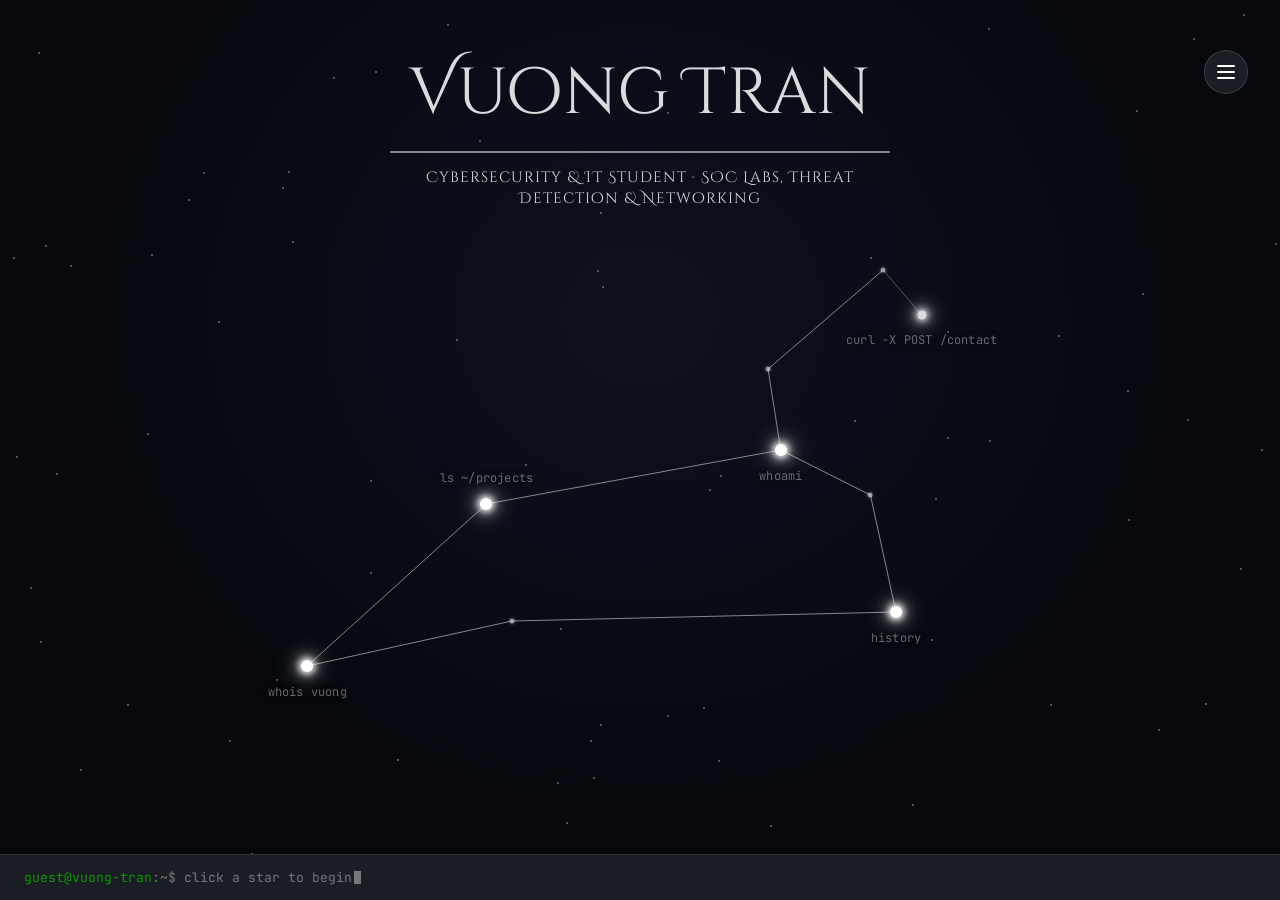
==== index.html @ aaa0ba4a "update the sub-title, added the resume pdf, and added quick-links" ====
<!DOCTYPE html>
<html lang="en">
<head>
  <meta charset="UTF-8" />
  <meta name="viewport" content="width=device-width, initial-scale=1" />
  <title>Vuong Tran Portfolio</title>
  <link href="style.css" rel="stylesheet" />
  <script type="text/javascript"
      src="https://cdn.jsdelivr.net/npm/@emailjs/browser@4/dist/email.min.js">
  </script>
  <script type="text/javascript">
    (function(){
      emailjs.init({
        publicKey: "g4rbQk9txe6-cbDQC",
      });
    })();
  </script>
  <script src="script.js"></script>
  <script src="main.js"></script>
</head>
<body>
<div class="stage">
  <div class="header-block">
    <div class="brand">Vuong Tran</div>
    <div class="brand-line"></div>
    <div class="tagline">Cybersecurity &amp; IT Student &middot; SOC Labs, Threat Detection &amp; Networking</div>
  </div>
  <div id="stars-bg"></div>

  <svg id="constellation">
    <line class="tail" x1="72%" y1="35%" x2="69%" y2="30%" />
    <line x1="69%" y1="30%" x2="60%" y2="41%" />
    <line x1="60%" y1="41%" x2="61%" y2="50%" />
    <line x1="61%" y1="50%" x2="38%" y2="56%" />
    <line x1="38%" y1="56%" x2="24%" y2="74%" />
    <line x1="24%" y1="74%" x2="40%" y2="69%" />
    <line x1="40%" y1="69%" x2="70%" y2="68%" />
    <line x1="70%" y1="68%" x2="68%" y2="55%" />
    <line x1="68%" y1="55%" x2="61%" y2="50%" />
  </svg>

  <div class="deco-star" style="left:69%; top:30%;"></div>
  <div class="deco-star" style="left:60%; top:41%;"></div>
  <div class="deco-star" style="left:40%; top:69%;"></div>
  <div class="deco-star" style="left:68%; top:55%;"></div>

  <button class="node" data-id="about" style="left:61%; top:50%;">
    <span class="dot"></span>
    <span class="label">whoami</span>
  </button>
  <button class="node label-top" data-id="projects" style="left:38%; top:56%;">
    <span class="dot"></span>
    <span class="label">ls ~/projects</span>
  </button>
  <button class="node" data-id="contact" style="left:24%; top:74%;">
    <span class="dot"></span>
    <span class="label">whois vuong</span>
  </button>
  <button class="node" data-id="experiences" style="left:70%; top:68%;">
    <span class="dot"></span>
    <span class="label">history</span>
  </button>
  <button class="node tail" data-id="message" style="left:72%; top:35%;">
    <span class="dot"></span>
    <span class="label">curl -X POST /contact</span>
  </button>

  <button id="hamburger" aria-label="Toggle menu" aria-expanded="false">
    <span></span><span></span><span></span>
  </button>
  <div id="menu">
    <button data-id="about">About</button>
    <button data-id="projects">Projects</button>
    <button data-id="experiences">Experiences</button>
    <button data-id="contact">Contact</button>
    <button data-id="message">Message</button>
  </div>

  <div id="statusbar">
    <div class="prompt"><span class="who">guest@vuong-tran</span>:~$ <span id="status-text"></span><span class="cursor"></span></div>
  </div>

  <aside id="panel">
    <button id="panel-close" aria-label="Close">&times;</button>
    <div class="term-chrome"><span class="r"></span><span class="y"></span><span class="g"></span></div>
    <div class="term-line"><span class="who">guest@vuong-tran</span>:~$ <span class="cmd" id="panel-cmd"></span><span class="cursor2" id="panel-cursor"></span></div>

    <div id="panel-content">
      <div class="panel-pane" id="pane-about">
        <img class="pane-photo" src="images/personal_photo.jpg" alt="Photo of Vuong Tran" />
        <p>Hi! My name is Tran Duc Vuong but you can call me Skipper. I'm a third-year Computer Science (Specialization) student at Western University. I am passionate in Blue Team roles, particularly in IT, Networking, and SOC Analysis.</p>
        <p>I'm always open and ready to learning opportunities and collaboration. Feel free to reach out via the Contact or Message stars!</p>
      </div>

      <div class="panel-pane" id="pane-projects">
        <div class="pane-item">
          <img class="pane-thumb" src="images/enc_tool_menu.png" alt="Encryption Tool screenshot" />
          <h3>Encryption Tool</h3>
          <p>A local CLI-based encryption and decryption tool using AES and RSA algorithms for hybrid encryption that enables secure file handling directly from the terminal, reinforcing core concepts in data protection, system interaction, and security-focused workflows.</p>
          <p class="pane-meta">Tool: Java &middot; <a href="https://github.com/duckytran2k6/CLI_QuackyENC" target="_blank" rel="noopener noreferrer">View Repo</a></p>
        </div>
        <div class="pane-item">
          <img class="pane-thumb" src="images/wazuh_agent_dashboard.png" alt="SOC Homelab screenshot" />
          <h3>SOC Homelab</h3>
          <p>A SOC homelab environment built using an old laptop to provide an isolated and controlled environment. Includes automation scripts, multiple virtual machines, network segmentation, and a SIEM tool for security monitoring and alerting, hands-on experience in threat detection, incident response, and security analysis.</p>
          <p class="pane-meta">Tool: Docker, Wazuh, libvirt, iptables, bash</p>
        </div>
      </div>

      <div class="panel-pane" id="pane-experiences">
        <div class="pane-item">
          <img class="pane-thumb" src="images/blake_burn_elementary.png" alt="Blakeburn Elementary" />
          <h3>Elementary Tutor</h3>
          <p>Participated in a Leadership class project, tutoring Grade 3 students. Designed, organized, and delivered engaging hands-on activities that introduced critical thinking, leadership, and problem solving.</p>
          <p class="pane-meta">@ Blakeburn Elementary school &middot; <a href="https://www.sd43.bc.ca/school/blakeburn/Pages/default.aspx#/=" target="_blank" rel="noopener noreferrer">Visit website</a></p>
        </div>
        <div class="pane-item">
          <img class="pane-thumb" src="images/terry_fox_secondary_2.png" alt="Terry Fox Secondary" />
          <h3>Tour de Fox guide</h3>
          <p>Guided 2-3 groups of 10-15 middle school students from Coquitlam, Port Coquitlam, and Port Moody through a professionally organized school tour, introducing facilities, course offerings, and key aspects of high school life.</p>
          <p class="pane-meta">@ Terry Fox Secondary school &middot; <a href="https://www.sd43.bc.ca/school/terryfox/Pages/default.aspx#/=" target="_blank" rel="noopener noreferrer">Visit website</a></p>
        </div>
        <div class="pane-item">
          <img class="pane-thumb" src="images/terry_fox_secondary_2.png" alt="Terry Fox Secondary" />
          <h3>Pro-D Day Assistant</h3>
          <p>Assisted during School District 43 Pro-D Day, supporting educators with classroom navigation, technical setup, and on-site troubleshooting for digital check-in and scheduled activities.</p>
          <p class="pane-meta">@ Terry Fox Secondary school &middot; <a href="https://www.sd43.bc.ca/school/terryfox/Pages/default.aspx#/=" target="_blank" rel="noopener noreferrer">Visit website</a></p>
        </div>
      </div>

      <div class="panel-pane" id="pane-contact">
        <p>Reach out directly:</p>
        <ul class="pane-contacts">
          <li>
            <a href="mailto:vu0ng.tr4nduc@gmail.com">
              <span class="icon-circle"><img src="images/email.svg" alt="" /></span>
              vu0ng.tr4nduc@gmail.com
            </a>
          </li>
          <li>
            <a href="https://www.linkedin.com/in/vuong-tran-61a86a330/" target="_blank" rel="noopener noreferrer">
              <span class="icon-circle"><img src="images/linkedin.svg" alt="" /></span>
              LinkedIn
            </a>
          </li>
          <li>
            <a href="https://github.com/duckytran2k6" target="_blank" rel="noopener noreferrer">
              <span class="icon-circle"><img src="images/github.svg" alt="" /></span>
              GitHub
            </a>
          </li>
        </ul>
      </div>

      <div class="panel-pane" id="pane-message">
        <p>Have a question, an opportunity, or just want to connect? Send a message and I'll get back to you.</p>
        <form id="contact_form" class="contact_form">
          <div class="form_field">
            <label for="name">Name</label>
            <input type="text" id="name" name="name" required />
          </div>
          <div class="form_field">
            <label for="email">Email</label>
            <input type="email" id="email" name="email" required />
          </div>
          <div class="form_field">
            <label for="subject">Subject</label>
            <input type="text" id="subject" name="subject" required />
          </div>
          <div class="form_field">
            <label for="message">Message</label>
            <textarea id="message" name="message" rows="5" required></textarea>
          </div>
          <button type="submit" class="form_submit">Send Message</button>
          <p class="form_status" role="status" aria-live="polite"></p>
        </form>
      </div>
    </div>
  </aside>

  <div id="lightbox">
    <button id="lightbox-close" aria-label="Close image">&times;</button>
    <img id="lightbox-img" src="" alt="" />
  </div>
</div>
</body>
</html>
---- style.css ----
@import url('https://fonts.googleapis.com/css2?family=JetBrains+Mono:ital,wght@0,100..800;1,100..800&family=Cinzel+Decorative:wght@400;700;900&display=swap');

:root {
  --bg: rgb(6, 8, 14);
  --text: rgb(255, 255, 255);
  --accent: rgb(13, 155, 0);
  --section_bg: rgb(26, 29, 35);
  --dim: rgba(255, 255, 255, 0.4);
}

* { box-sizing: border-box; margin: 0; padding: 0; }

html, body {
  background: radial-gradient(ellipse at 50% 35%, rgb(14, 18, 32) 0%, rgb(6, 8, 14) 60%);
  color: var(--text);
  font-family: "JetBrains Mono", monospace;
  height: 100%;
  overflow: hidden;
}

.stage { position: relative; width: 100%; height: 100vh; }

.header-block {
  position: absolute;
  top: 50px;
  left: 50%;
  transform: translateX(-50%);
  z-index: 3;
  display: flex;
  flex-direction: column;
  align-items: center;
  gap: 14px;
}

.brand {
  font-family: "Cinzel Decorative", serif;
  font-size: 65px;
  letter-spacing: 0.5px;
  opacity: 0.85;
}

.brand-line {
  width: 500px;
  height: 2px;
  background: #ffffff;
  opacity: 0.5;
}

.tagline {
  font-size: 15px;
  font-family: "Cinzel Decorative", serif;
  letter-spacing: 1px;
  color: var(--text);
  opacity: 0.85;
  white-space: normal;
  max-width: 460px;
  text-align: center;
}

#stars-bg { position: absolute; inset: 0; z-index: 0; }

.bgstar {
  position: absolute;
  width: 2px;
  height: 2px;
  border-radius: 50%;
  background: var(--dim);
  animation: twinkle 4s ease-in-out infinite;
}

@keyframes twinkle {
  0%, 100% { opacity: 0.15; }
  50% { opacity: 0.7; }
}

#constellation { position: absolute; inset: 0; z-index: 1; width: 100%; height: 100%; }

#constellation line {
  stroke: #ffffff;
  stroke-width: 1;
  opacity: 0.5;
  stroke-dasharray: 3000;
  stroke-dashoffset: 3000;
  animation: draw 5s ease forwards;
}

#constellation line.tail { opacity: 0.3; }

@keyframes draw { to { stroke-dashoffset: 0; } }

.deco-star {
  position: absolute;
  z-index: 1;
  width: 5px;
  height: 5px;
  border-radius: 50%;
  background: rgba(255,255,255,0.55);
  box-shadow: 0 0 4px rgba(255,255,255,0.3);
  transform: translate(-50%, -50%);
  pointer-events: none;
}

.node {
  position: absolute;
  z-index: 2;
  background: none;
  border: none;
  color: var(--text);
  font-family: inherit;
  cursor: pointer;
  transform: translate(-50%, -50%);
  padding: 14px;
  display: flex;
  align-items: center;
  justify-content: center;
  line-height: 0;
}

.node .dot {
  display: block;
  width: 12px;
  height: 12px;
  border-radius: 50%;
  background: #ffffff;
  box-shadow:
    0 0 6px 2px rgba(255,255,255,0.9),
    0 0 14px 4px rgba(255,255,255,0.5),
    0 0 26px 8px rgba(255,255,255,0.18);
  transition: 0.3s ease;
}

.node.tail .dot { width: 9px; height: 9px; opacity: 0.85; }

.node .label {
  position: absolute;
  top: 100%;
  left: 50%;
  margin-top: 6px;
  font-size: 12px;
  letter-spacing: 0.2px;
  transform: translateX(-50%);
  transition: color 0.3s ease;
  white-space: nowrap;
  color: var(--dim);
  text-shadow: 0 0 6px rgba(0, 0, 0, 0.8);
  pointer-events: none;
}

.node.label-top .label {
  top: auto;
  bottom: 100%;
  margin-top: 0;
  margin-bottom: 6px;
}

.node:hover .dot,
.node:focus-visible .dot {
  background: var(--accent);
  box-shadow: 0 0 16px var(--accent), 0 0 28px var(--accent);
  transform: scale(1.3);
}

.node:hover .label,
.node:focus-visible .label,
.node.active .label {
  color: var(--accent);
}

.node:focus-visible { outline: 1px solid var(--accent); outline-offset: 6px; border-radius: 50%; }

.node.active .dot {
  background: var(--accent);
  box-shadow: 0 0 16px var(--accent), 0 0 28px var(--accent);
}

#statusbar {
  position: absolute;
  left: 0;
  right: 0;
  bottom: 0;
  z-index: 3;
  height: 46px;
  background: var(--section_bg);
  border-top: 1px solid rgba(255,255,255,0.1);
  display: flex;
  align-items: center;
  justify-content: space-between;
  padding: 0 24px;
  gap: 16px;
}

#statusbar .prompt { font-size: 13px; color: var(--dim); white-space: nowrap; overflow: hidden; }
#statusbar .who { color: var(--accent); }
#statusbar .cursor { display: inline-block; width: 7px; height: 13px; background: var(--dim); margin-left: 2px; vertical-align: -2px; animation: blink 1s step-end infinite; }

.quick-links { display: flex; align-items: center; gap: 18px; flex-shrink: 0; }
.quick-links button,
.quick-links a {
  background: none;
  border: none;
  color: var(--dim);
  font-family: "JetBrains Mono", monospace;
  font-size: 13px;
  text-decoration: none;
  cursor: pointer;
  white-space: nowrap;
}
.quick-links button:hover,
.quick-links a:hover { color: var(--accent); }

@keyframes blink { 50% { opacity: 0; } }

#hamburger {
  position: absolute;
  top: 50px;
  right: 32px;
  z-index: 4;
  width: 44px;
  height: 44px;
  border-radius: 50%;
  background: var(--section_bg);
  border: 1px solid rgba(255,255,255,0.15);
  display: flex;
  flex-direction: column;
  align-items: center;
  justify-content: center;
  gap: 4px;
  cursor: pointer;
}

#hamburger span { width: 18px; height: 2px; background: var(--text); border-radius: 2px; }
#hamburger:hover span { background: var(--accent); }

#menu {
  position: absolute;
  top: 100px;
  right: 32px;
  z-index: 4;
  background: var(--section_bg);
  border: 1px solid rgba(255,255,255,0.12);
  border-radius: 10px;
  padding: 8px;
  display: flex;
  flex-direction: column;
  gap: 2px;
  transform: translateY(-8px);
  opacity: 0;
  pointer-events: none;
  transition: 0.25s ease;
}

#menu.open { opacity: 1; transform: translateY(0); pointer-events: auto; }

#menu button {
  background: none;
  border: none;
  color: var(--text);
  font-family: "Cinzel Decorative", serif;
  font-size: 13px;
  text-align: left;
  padding: 8px 12px;
  border-radius: 6px;
  cursor: pointer;
}

#menu button:hover { color: var(--accent); background: rgba(255,255,255,0.04); }

#panel {
  position: absolute;
  top: 0;
  right: 0;
  z-index: 5;
  width: 380px;
  max-width: 86vw;
  height: 100%;
  background: var(--section_bg);
  border-left: 1px solid rgba(255,255,255,0.1);
  padding: 20px 24px;
  overflow-y: auto;
  transform: translateX(100%);
  transition: transform 0.4s ease;
}

#panel.open { transform: translateX(0); }

#panel-close {
  background: none;
  border: none;
  color: var(--dim);
  font-size: 20px;
  cursor: pointer;
  position: absolute;
  top: 16px;
  right: 20px;
}

#panel-close:hover { color: var(--accent); }

.term-chrome { display: flex; gap: 6px; margin-bottom: 20px; }
.term-chrome span { width: 10px; height: 10px; border-radius: 50%; }
.term-chrome .r { background: rgba(224,96,82,0.6); }
.term-chrome .y { background: rgba(224,180,82,0.6); }
.term-chrome .g { background: var(--accent); opacity: 0.6; }

.term-line { font-size: 14px; margin-bottom: 20px; color: var(--dim); }
.term-line .who { color: var(--accent); }
.term-line .cmd { color: var(--text); }
.term-line .cursor2 { display: inline-block; width: 7px; height: 14px; background: var(--text); margin-left: 2px; vertical-align: -2px; animation: blink 1s step-end infinite; }

.panel-pane { display: none; font-size: 13px; line-height: 1.7; color: rgba(255,255,255,0.85); }
.panel-pane.active { display: block; }
.panel-pane p { margin-bottom: 14px; }
.panel-pane a { color: var(--text); text-decoration: underline; }
.panel-pane a:hover { color: var(--accent); }

.pane-photo {
  width: 170px;
  height: 170px;
  object-fit: cover;
  border-radius: 8px;
  margin: 0 auto 16px;
  display: block;
}

.pane-item { margin-bottom: 20px; }
.pane-item:last-child { margin-bottom: 0; }

.pane-thumb {
  width: 100%;
  height: 200px;
  object-fit: cover;
  border-radius: 8px;
  margin-bottom: 10px;
  display: block;
}

.pane-item h3 { font-size: 16px; margin-bottom: 6px; color: var(--text); }

.pane-meta { font-size: 12px; color: var(--dim); margin-top: 6px; margin-bottom: 0; }

.pane-contacts { list-style: none; display: flex; flex-direction: column; gap: 12px; }
.pane-contacts a { display: flex; align-items: center; gap: 10px; text-decoration: none; font-size: 13px; }
.pane-contacts .icon-circle {
  width: 40px;
  height: 40px;
  border-radius: 50%;
  background: #ffffff;
  display: flex;
  align-items: center;
  justify-content: center;
  flex-shrink: 0;
}
.pane-contacts .icon-circle img { width: 22px; height: 22px; }

.contact_form {
  display: flex;
  flex-direction: column;
  gap: 16px;
}

.form_field { display: flex; flex-direction: column; gap: 6px; }

.form_field label { font-size: 13px; color: var(--dim); letter-spacing: 0.3px; }

.form_field input,
.form_field textarea {
  width: 100%;
  font-family: "JetBrains Mono", monospace;
  font-size: 14px;
  color: var(--text);
  background-color: rgba(255,255,255,0.03);
  border: 1px solid rgba(255,255,255,0.15);
  border-radius: 8px;
  padding: 10px 12px;
  resize: vertical;
  transition: border-color 0.3s ease;
}

.form_field input:focus,
.form_field textarea:focus {
  outline: none;
  border-color: var(--accent);
}

.form_submit {
  align-self: flex-start;
  font-family: "JetBrains Mono", monospace;
  font-size: 14px;
  color: var(--bg);
  background-color: var(--accent);
  border: none;
  border-radius: 30px;
  padding: 10px 28px;
  cursor: pointer;
  transition: 0.5s ease;
}

.form_submit:hover { opacity: 0.85; }

.form_status { font-size: 13px; color: var(--accent); min-height: 18px; }

.pane-photo,
.pane-thumb {
  cursor: zoom-in;
}

#lightbox {
  position: fixed;
  inset: 0;
  z-index: 10;
  background: rgba(0, 0, 0, 0.85);
  display: none;
  align-items: center;
  justify-content: center;
  cursor: zoom-out;
}

#lightbox.open { display: flex; }

#lightbox img {
  max-width: 90vw;
  max-height: 90vh;
  border-radius: 8px;
  box-shadow: 0 25px 60px rgba(0, 0, 0, 0.6);
  cursor: default;
}

#lightbox-close {
  position: absolute;
  top: 24px;
  right: 28px;
  background: none;
  border: none;
  color: #ffffff;
  font-size: 28px;
  cursor: pointer;
}

#lightbox-close:hover { color: var(--accent); }

@media (prefers-reduced-motion: reduce) {
  .bgstar { animation: none; opacity: 0.35; }
  #constellation line { animation: none; stroke-dashoffset: 0; }
  #statusbar .cursor, .term-line .cursor2 { animation: none; }
}

@media (max-width: 560px) {
  #panel { width: 100%; max-width: 100%; }
}
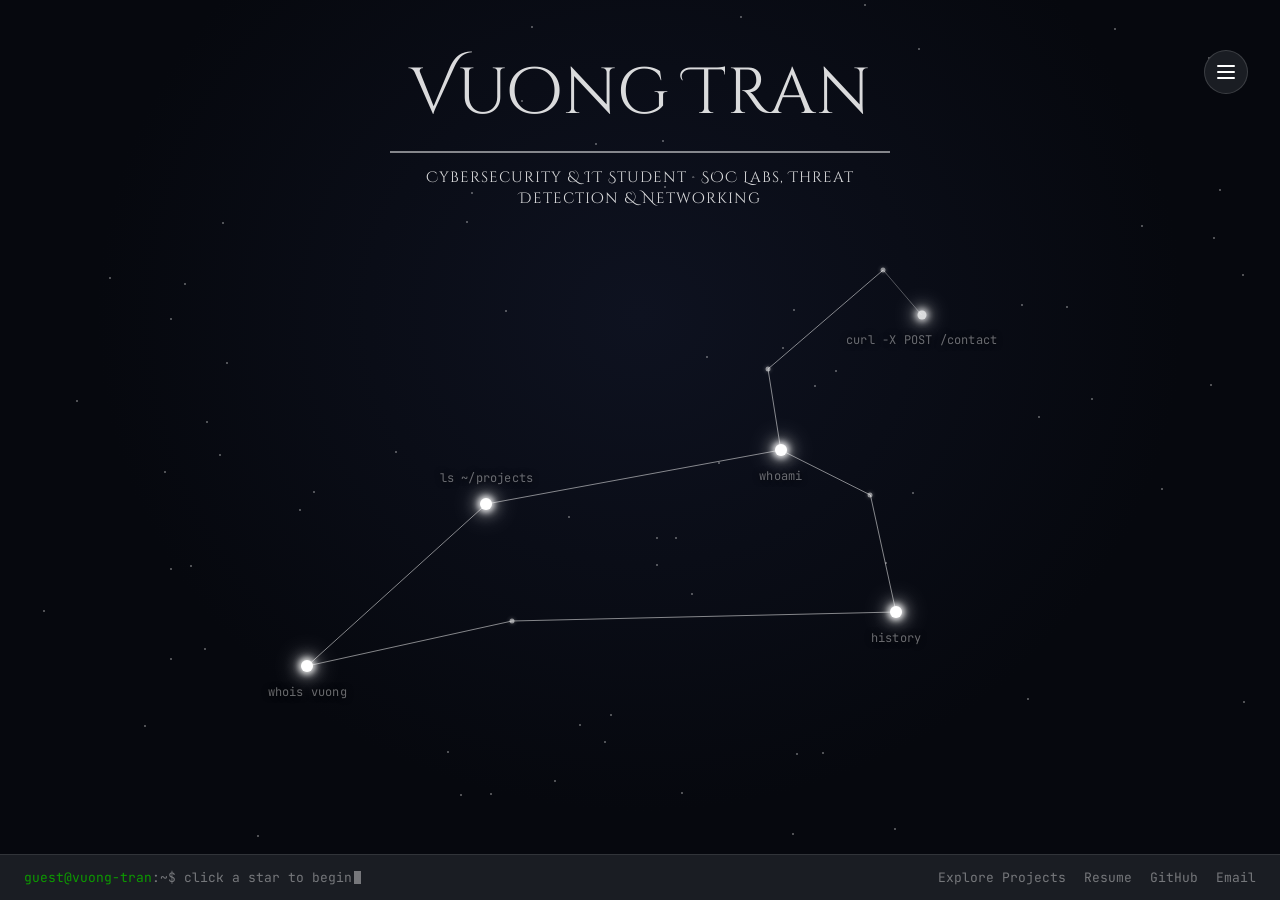
==== commit b5797c6c: "update quick-links buttons" ====
--- a/index.html
+++ b/index.html
@@ -26,6 +26,27 @@
     <div class="tagline">Cybersecurity &amp; IT Student &middot; SOC Labs, Threat Detection &amp; Networking</div>
   </div>
   <div id="stars-bg"></div>
+
+  <button id="hamburger" aria-label="Toggle menu" aria-expanded="false">
+    <span></span><span></span><span></span>
+  </button>
+  <div id="menu">
+    <button data-id="about">About</button>
+    <button data-id="projects">Projects</button>
+    <button data-id="experiences">Experiences</button>
+    <button data-id="contact">Contact</button>
+    <button data-id="message">Message</button>
+  </div>
+
+  <div id="statusbar">
+    <div class="prompt"><span class="who">guest@vuong-tran</span>:~$ <span id="status-text"></span><span class="cursor"></span></div>
+    <div class="quick-links">
+      <button data-id="projects">Explore Projects</button>
+      <a href="Vuong_Tran_Resume.pdf" target="_blank" rel="noopener noreferrer">Resume</a>
+      <a href="https://github.com/duckytran2k6" target="_blank" rel="noopener noreferrer">GitHub</a>
+      <a href="mailto:vu0ng.tr4nduc@gmail.com">Email</a>
+    </div>
+  </div>
 
   <svg id="constellation">
     <line class="tail" x1="72%" y1="35%" x2="69%" y2="30%" />
@@ -64,21 +85,6 @@
     <span class="dot"></span>
     <span class="label">curl -X POST /contact</span>
   </button>
-
-  <button id="hamburger" aria-label="Toggle menu" aria-expanded="false">
-    <span></span><span></span><span></span>
-  </button>
-  <div id="menu">
-    <button data-id="about">About</button>
-    <button data-id="projects">Projects</button>
-    <button data-id="experiences">Experiences</button>
-    <button data-id="contact">Contact</button>
-    <button data-id="message">Message</button>
-  </div>
-
-  <div id="statusbar">
-    <div class="prompt"><span class="who">guest@vuong-tran</span>:~$ <span id="status-text"></span><span class="cursor"></span></div>
-  </div>
 
   <aside id="panel">
     <button id="panel-close" aria-label="Close">&times;</button>
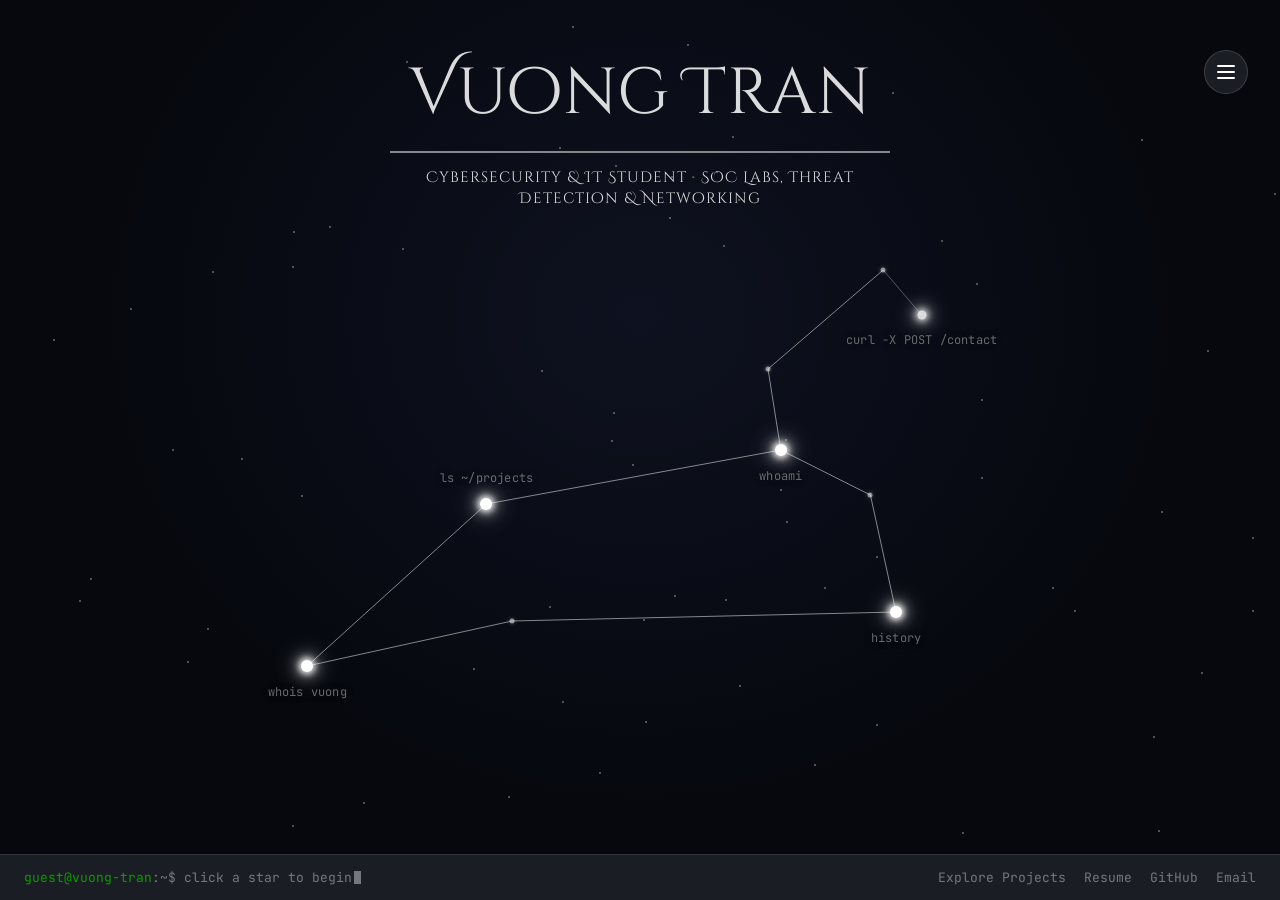
==== commit f741d5fa: "fixed wrong pdf name" ====
--- a/index.html
+++ b/index.html
@@ -42,7 +42,7 @@
     <div class="prompt"><span class="who">guest@vuong-tran</span>:~$ <span id="status-text"></span><span class="cursor"></span></div>
     <div class="quick-links">
       <button data-id="projects">Explore Projects</button>
-      <a href="Vuong_Tran_Resume.pdf" target="_blank" rel="noopener noreferrer">Resume</a>
+      <a href="Vuong_Skipper_Tran_Resume.pdf" target="_blank" rel="noopener noreferrer">Resume</a>
       <a href="https://github.com/duckytran2k6" target="_blank" rel="noopener noreferrer">GitHub</a>
       <a href="mailto:vu0ng.tr4nduc@gmail.com">Email</a>
     </div>
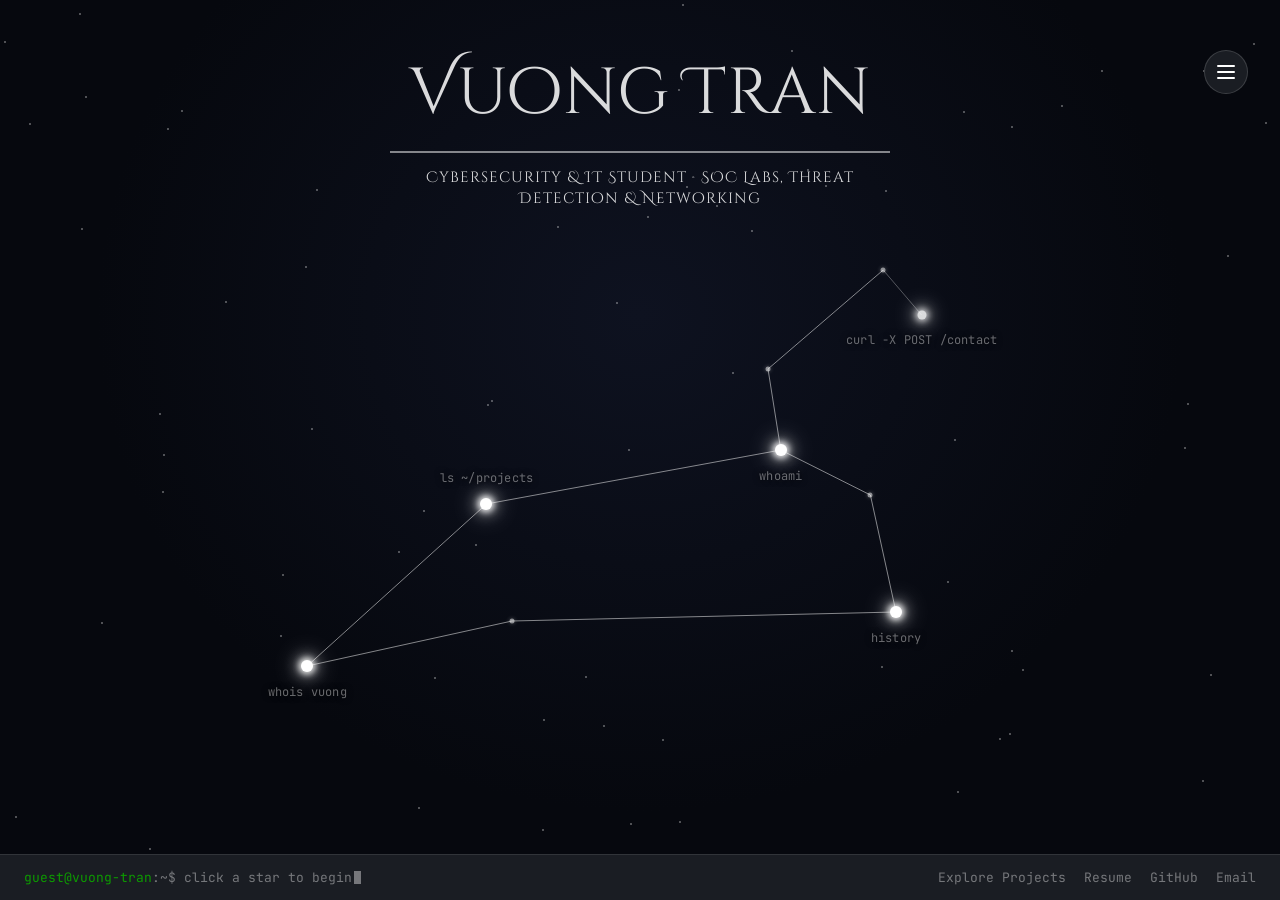
==== commit d47fd7d3: "applied fix for visual issues on mobile" ====
--- a/index.html
+++ b/index.html
@@ -48,43 +48,45 @@
     </div>
   </div>
 
-  <svg id="constellation">
-    <line class="tail" x1="72%" y1="35%" x2="69%" y2="30%" />
-    <line x1="69%" y1="30%" x2="60%" y2="41%" />
-    <line x1="60%" y1="41%" x2="61%" y2="50%" />
-    <line x1="61%" y1="50%" x2="38%" y2="56%" />
-    <line x1="38%" y1="56%" x2="24%" y2="74%" />
-    <line x1="24%" y1="74%" x2="40%" y2="69%" />
-    <line x1="40%" y1="69%" x2="70%" y2="68%" />
-    <line x1="70%" y1="68%" x2="68%" y2="55%" />
-    <line x1="68%" y1="55%" x2="61%" y2="50%" />
-  </svg>
+  <div class="constellation-wrap">
+    <svg id="constellation">
+      <line class="tail" x1="72%" y1="35%" x2="69%" y2="30%" />
+      <line x1="69%" y1="30%" x2="60%" y2="41%" />
+      <line x1="60%" y1="41%" x2="61%" y2="50%" />
+      <line x1="61%" y1="50%" x2="38%" y2="56%" />
+      <line x1="38%" y1="56%" x2="24%" y2="74%" />
+      <line x1="24%" y1="74%" x2="40%" y2="69%" />
+      <line x1="40%" y1="69%" x2="70%" y2="68%" />
+      <line x1="70%" y1="68%" x2="68%" y2="55%" />
+      <line x1="68%" y1="55%" x2="61%" y2="50%" />
+    </svg>
 
-  <div class="deco-star" style="left:69%; top:30%;"></div>
-  <div class="deco-star" style="left:60%; top:41%;"></div>
-  <div class="deco-star" style="left:40%; top:69%;"></div>
-  <div class="deco-star" style="left:68%; top:55%;"></div>
+    <div class="deco-star" style="left:69%; top:30%;"></div>
+    <div class="deco-star" style="left:60%; top:41%;"></div>
+    <div class="deco-star" style="left:40%; top:69%;"></div>
+    <div class="deco-star" style="left:68%; top:55%;"></div>
 
-  <button class="node" data-id="about" style="left:61%; top:50%;">
-    <span class="dot"></span>
-    <span class="label">whoami</span>
-  </button>
-  <button class="node label-top" data-id="projects" style="left:38%; top:56%;">
-    <span class="dot"></span>
-    <span class="label">ls ~/projects</span>
-  </button>
-  <button class="node" data-id="contact" style="left:24%; top:74%;">
-    <span class="dot"></span>
-    <span class="label">whois vuong</span>
-  </button>
-  <button class="node" data-id="experiences" style="left:70%; top:68%;">
-    <span class="dot"></span>
-    <span class="label">history</span>
-  </button>
-  <button class="node tail" data-id="message" style="left:72%; top:35%;">
-    <span class="dot"></span>
-    <span class="label">curl -X POST /contact</span>
-  </button>
+    <button class="node" data-id="about" style="left:61%; top:50%;">
+      <span class="dot"></span>
+      <span class="label">whoami</span>
+    </button>
+    <button class="node label-top" data-id="projects" style="left:38%; top:56%;">
+      <span class="dot"></span>
+      <span class="label">ls ~/projects</span>
+    </button>
+    <button class="node" data-id="contact" style="left:24%; top:74%;">
+      <span class="dot"></span>
+      <span class="label">whois vuong</span>
+    </button>
+    <button class="node" data-id="experiences" style="left:70%; top:68%;">
+      <span class="dot"></span>
+      <span class="label">history</span>
+    </button>
+    <button class="node tail" data-id="message" style="left:72%; top:35%;">
+      <span class="dot"></span>
+      <span class="label">curl -X POST /contact</span>
+    </button>
+  </div>
 
   <aside id="panel">
     <button id="panel-close" aria-label="Close">&times;</button>
--- a/style.css
+++ b/style.css
@@ -34,7 +34,7 @@
 
 .brand {
   font-family: "Cinzel Decorative", serif;
-  font-size: 65px;
+  font-size: clamp(26px, 9vw, 65px);
   letter-spacing: 0.5px;
   opacity: 0.85;
 }
@@ -72,6 +72,8 @@
   0%, 100% { opacity: 0.15; }
   50% { opacity: 0.7; }
 }
+
+.constellation-wrap { width: 100%; height: 100%; }
 
 #constellation { position: absolute; inset: 0; z-index: 1; width: 100%; height: 100%; }
 
@@ -446,4 +448,30 @@
 
 @media (max-width: 560px) {
   #panel { width: 100%; max-width: 100%; }
+}
+
+@media (max-width: 600px) {
+  .header-block { top: 24px; gap: 10px; }
+
+  .brand-line { width: 60vw; max-width: 280px; }
+
+  .tagline { font-size: 13px; max-width: 88vw; }
+
+  #hamburger {
+    top: auto;
+    bottom: 62px;
+    right: 20px;
+    width: 40px;
+    height: 40px;
+  }
+
+  #menu {
+    top: auto;
+    bottom: 112px;
+    right: 20px;
+  }
+
+  .constellation-wrap {
+    transform: translateY(55px);
+  }
 }
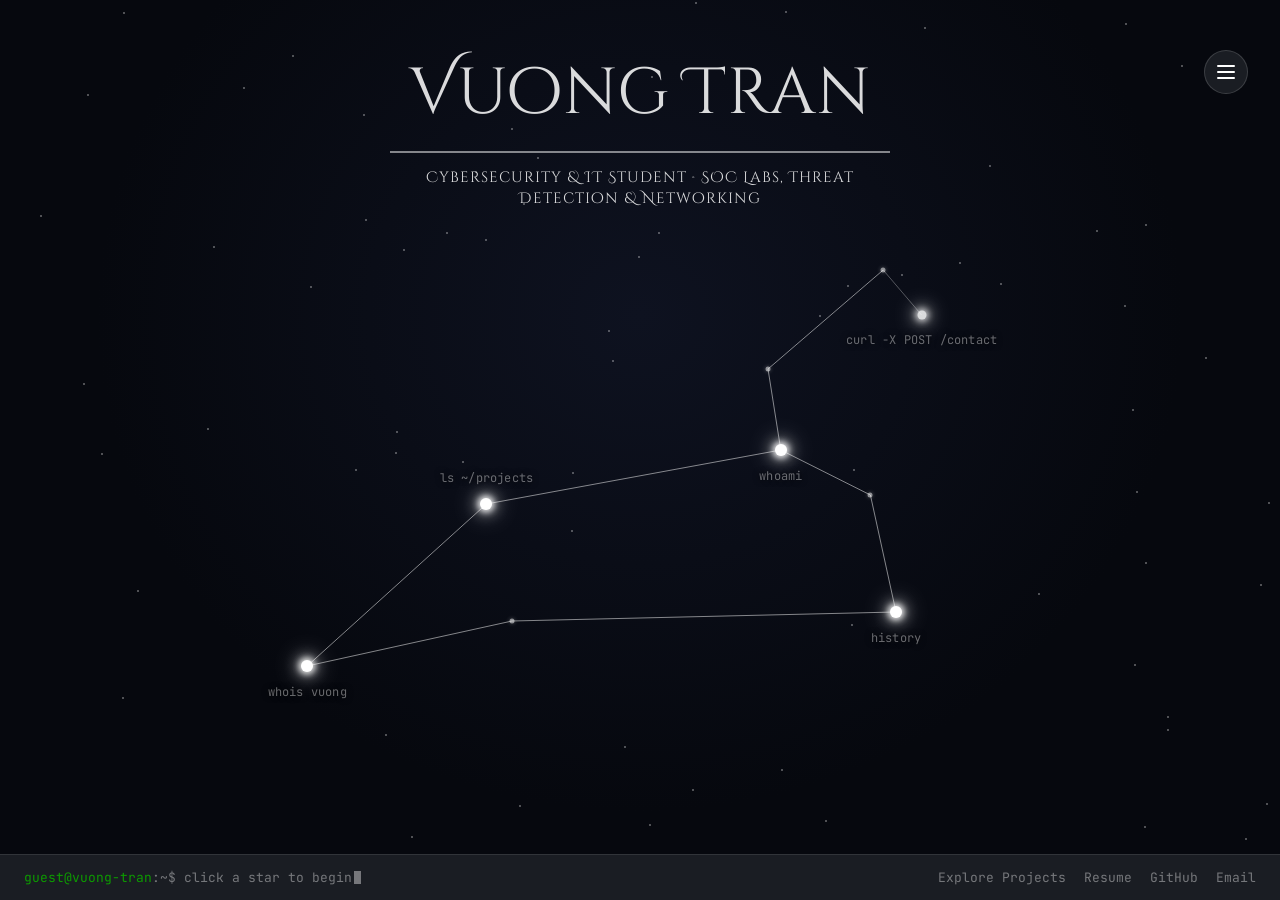
==== commit af797f3e: "upload updated resume" ====
--- a/index.html
+++ b/index.html
@@ -42,7 +42,7 @@
     <div class="prompt"><span class="who">guest@vuong-tran</span>:~$ <span id="status-text"></span><span class="cursor"></span></div>
     <div class="quick-links">
       <button data-id="projects">Explore Projects</button>
-      <a href="Vuong_Skipper_Tran_Resume.pdf" target="_blank" rel="noopener noreferrer">Resume</a>
+      <a href="Vuong_Skipper_Tran_Resume_Oct_26.pdf" target="_blank" rel="noopener noreferrer">Resume</a>
       <a href="https://github.com/duckytran2k6" target="_blank" rel="noopener noreferrer">GitHub</a>
       <a href="mailto:vu0ng.tr4nduc@gmail.com">Email</a>
     </div>
--- a/style.css
+++ b/style.css
@@ -37,6 +37,7 @@
   font-size: clamp(26px, 9vw, 65px);
   letter-spacing: 0.5px;
   opacity: 0.85;
+  white-space: nowrap;
 }
 
 .brand-line {
@@ -453,7 +454,7 @@
 @media (max-width: 600px) {
   .header-block { top: 24px; gap: 10px; }
 
-  .brand-line { width: 60vw; max-width: 280px; }
+  .brand-line { width: 80vw; }
 
   .tagline { font-size: 13px; max-width: 88vw; }
 
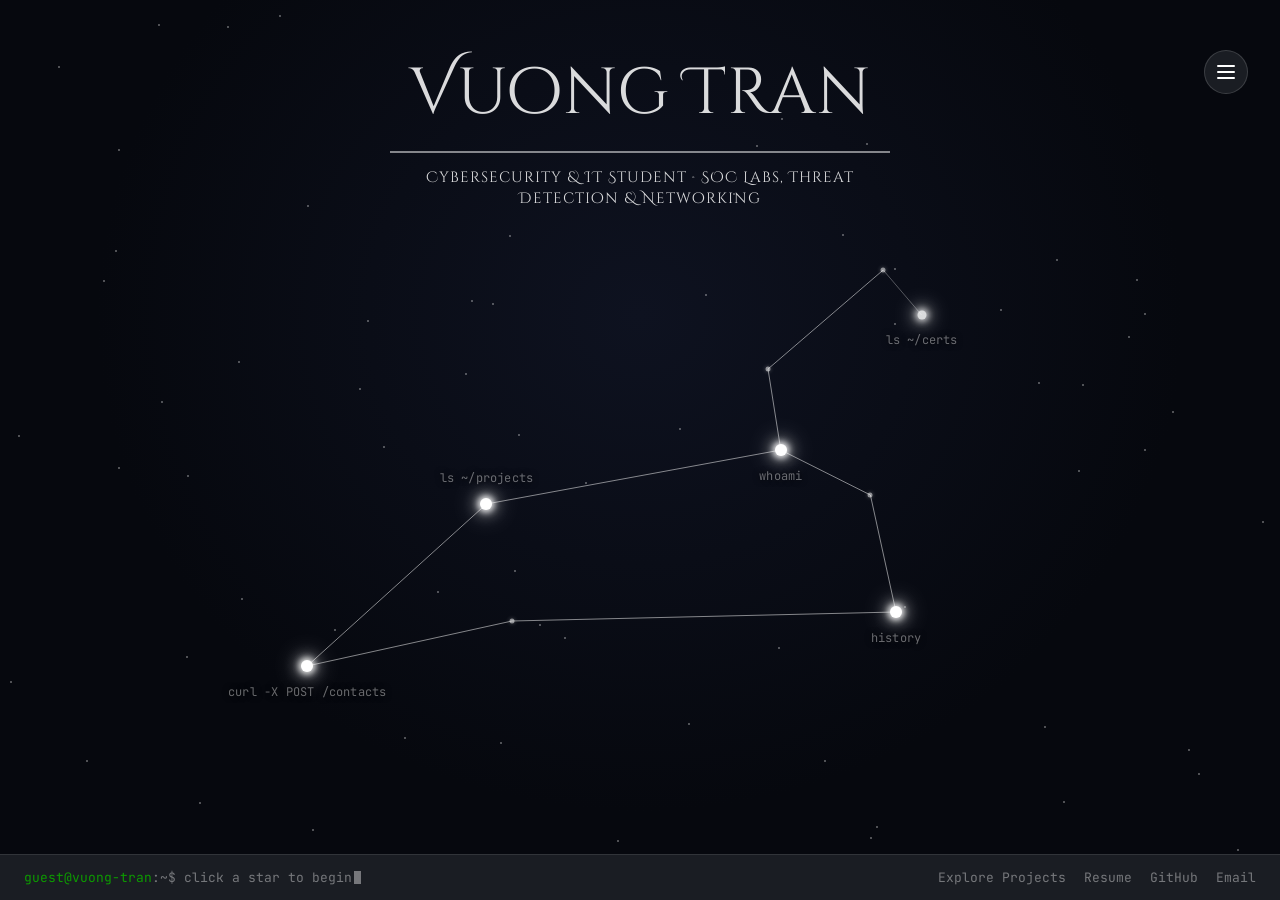
==== commit 65d7b844: "merge the message and contacts section. added section for courses and certs" ====
--- a/index.html
+++ b/index.html
@@ -35,14 +35,14 @@
     <button data-id="projects">Projects</button>
     <button data-id="experiences">Experiences</button>
     <button data-id="contact">Contact</button>
-    <button data-id="message">Message</button>
+    <button data-id="certs">Courses &amp; Certs</button>
   </div>
 
   <div id="statusbar">
     <div class="prompt"><span class="who">guest@vuong-tran</span>:~$ <span id="status-text"></span><span class="cursor"></span></div>
     <div class="quick-links">
       <button data-id="projects">Explore Projects</button>
-      <a href="Vuong_Skipper_Tran_Resume_Oct_26.pdf" target="_blank" rel="noopener noreferrer">Resume</a>
+      <a href="Vuong_Skipper_Tran_Resume.pdf" target="_blank" rel="noopener noreferrer">Resume</a>
       <a href="https://github.com/duckytran2k6" target="_blank" rel="noopener noreferrer">GitHub</a>
       <a href="mailto:vu0ng.tr4nduc@gmail.com">Email</a>
     </div>
@@ -76,15 +76,15 @@
     </button>
     <button class="node" data-id="contact" style="left:24%; top:74%;">
       <span class="dot"></span>
-      <span class="label">whois vuong</span>
+      <span class="label">curl -X POST /contacts</span>
     </button>
     <button class="node" data-id="experiences" style="left:70%; top:68%;">
       <span class="dot"></span>
       <span class="label">history</span>
     </button>
-    <button class="node tail" data-id="message" style="left:72%; top:35%;">
-      <span class="dot"></span>
-      <span class="label">curl -X POST /contact</span>
+    <button class="node tail" data-id="certs" style="left:72%; top:35%;">
+      <span class="dot"></span>
+      <span class="label">ls ~/certs</span>
     </button>
   </div>
 
@@ -97,7 +97,7 @@
       <div class="panel-pane" id="pane-about">
         <img class="pane-photo" src="images/personal_photo.jpg" alt="Photo of Vuong Tran" />
         <p>Hi! My name is Tran Duc Vuong but you can call me Skipper. I'm a third-year Computer Science (Specialization) student at Western University. I am passionate in Blue Team roles, particularly in IT, Networking, and SOC Analysis.</p>
-        <p>I'm always open and ready to learning opportunities and collaboration. Feel free to reach out via the Contact or Message stars!</p>
+        <p>I'm always open and ready to learning opportunities and collaboration. Feel free to reach out via the Contact star!</p>
       </div>
 
       <div class="panel-pane" id="pane-projects">
@@ -158,30 +158,51 @@
             </a>
           </li>
         </ul>
-      </div>
-
-      <div class="panel-pane" id="pane-message">
-        <p>Have a question, an opportunity, or just want to connect? Send a message and I'll get back to you.</p>
-        <form id="contact_form" class="contact_form">
-          <div class="form_field">
-            <label for="name">Name</label>
-            <input type="text" id="name" name="name" required />
+
+        <div class="or-divider"><span>or</span></div>
+
+        <button type="button" class="form-toggle" id="form-toggle" aria-expanded="false" aria-controls="form-wrap">Send a message</button>
+
+        <div class="form-wrap" id="form-wrap">
+          <p>Have a question, an opportunity, or just want to connect? Send a message and I'll get back to you.</p>
+          <form id="contact_form" class="contact_form">
+            <div class="form_field">
+              <label for="name">Name</label>
+              <input type="text" id="name" name="name" required />
+            </div>
+            <div class="form_field">
+              <label for="email">Email</label>
+              <input type="email" id="email" name="email" required />
+            </div>
+            <div class="form_field">
+              <label for="subject">Subject</label>
+              <input type="text" id="subject" name="subject" required />
+            </div>
+            <div class="form_field">
+              <label for="message">Message</label>
+              <textarea id="message" name="message" rows="5" required></textarea>
+            </div>
+            <button type="submit" class="form_submit">Send Message</button>
+            <p class="form_status" role="status" aria-live="polite"></p>
+          </form>
+        </div>
+      </div>
+
+      <div class="panel-pane" id="pane-certs">
+        <img class="pane-logo" src="images/tryhackme.png" alt="TryHackMe" />
+
+        <div class="pane-stats">
+          <div class="pane-stat">
+            <span class="stat-value">--</span>
+            <span class="stat-label">Solutions</span>
           </div>
-          <div class="form_field">
-            <label for="email">Email</label>
-            <input type="email" id="email" name="email" required />
+          <div class="pane-stat">
+            <span class="stat-value">--</span>
+            <span class="stat-label">Completed paths</span>
           </div>
-          <div class="form_field">
-            <label for="subject">Subject</label>
-            <input type="text" id="subject" name="subject" required />
-          </div>
-          <div class="form_field">
-            <label for="message">Message</label>
-            <textarea id="message" name="message" rows="5" required></textarea>
-          </div>
-          <button type="submit" class="form_submit">Send Message</button>
-          <p class="form_status" role="status" aria-live="polite"></p>
-        </form>
+        </div>
+
+        <a class="pane-button" href="https://tryhackme.com/p/vu0ng.tr4nduc" target="_blank" rel="noopener noreferrer">View TryHackMe profile</a>
       </div>
     </div>
   </aside>
--- a/style.css
+++ b/style.css
@@ -402,6 +402,90 @@
 
 .form_status { font-size: 13px; color: var(--accent); min-height: 18px; }
 
+.form-toggle {
+  display: block;
+  margin: 18px auto 0;
+  font-family: "JetBrains Mono", monospace;
+  font-size: 13px;
+  color: var(--text);
+  background: var(--accent);
+  border: 1px solid var(--accent);
+  border-radius: 30px;
+  padding: 9px 22px;
+  cursor: pointer;
+  transition: 0.3s ease;
+}
+
+.form-toggle:hover { opacity: 0.85; }
+
+.or-divider {
+  display: flex;
+  align-items: center;
+  gap: 12px;
+  margin-top: 20px;
+  font-size: 12px;
+  color: var(--dim);
+}
+
+.or-divider::before,
+.or-divider::after {
+  content: "";
+  flex: 1;
+  height: 1px;
+  background: rgba(255, 255, 255, 0.15);
+}
+
+.form-wrap { display: none; margin-top: 18px; }
+.form-wrap.open { display: block; }
+
+.pane-logo {
+  display: block;
+  width: 100%;
+  height: 200px;
+  object-fit: cover;
+  border-radius: 8px;
+  margin-bottom: 16px;
+}
+
+.pane-stats {
+  display: grid;
+  grid-template-columns: 1fr 1fr;
+  gap: 12px;
+  margin-bottom: 18px;
+}
+
+.pane-stat {
+  display: flex;
+  flex-direction: column;
+  gap: 4px;
+  padding: 14px 16px;
+  background: rgba(255,255,255,0.03);
+  border: 1px solid rgba(255,255,255,0.12);
+  border-radius: 10px;
+}
+
+.stat-value { font-size: 26px; font-weight: 700; line-height: 1.1; color: var(--accent); }
+.stat-label { font-size: 12px; color: var(--dim); letter-spacing: 0.3px; }
+
+.panel-pane .pane-button {
+  display: block;
+  width: fit-content;
+  margin: 0 auto;
+  font-size: 13px;
+  color: var(--text);
+  background: var(--accent);
+  border: 1px solid var(--accent);
+  border-radius: 30px;
+  padding: 9px 22px;
+  text-decoration: none;
+  transition: 0.3s ease;
+}
+
+.panel-pane .pane-button:hover {
+  color: var(--text);
+  opacity: 0.85;
+}
+
 .pane-photo,
 .pane-thumb {
   cursor: zoom-in;
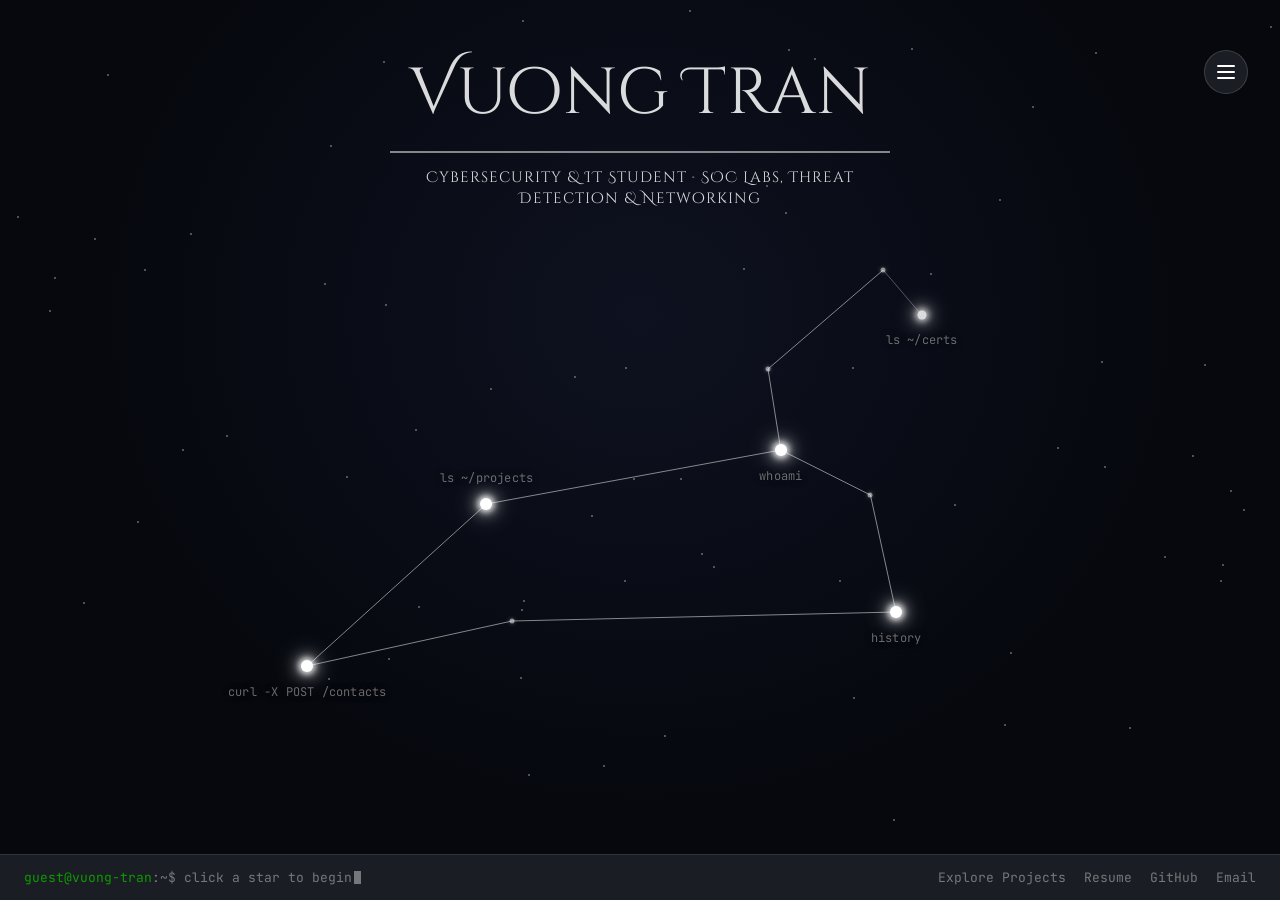
==== commit 43fc500b: "move all the sub-cards for Projects, Experiences, and Certs sections into an array in main.js and up" ====
--- a/index.html
+++ b/index.html
@@ -100,41 +100,9 @@
         <p>I'm always open and ready to learning opportunities and collaboration. Feel free to reach out via the Contact star!</p>
       </div>
 
-      <div class="panel-pane" id="pane-projects">
-        <div class="pane-item">
-          <img class="pane-thumb" src="images/enc_tool_menu.png" alt="Encryption Tool screenshot" />
-          <h3>Encryption Tool</h3>
-          <p>A local CLI-based encryption and decryption tool using AES and RSA algorithms for hybrid encryption that enables secure file handling directly from the terminal, reinforcing core concepts in data protection, system interaction, and security-focused workflows.</p>
-          <p class="pane-meta">Tool: Java &middot; <a href="https://github.com/duckytran2k6/CLI_QuackyENC" target="_blank" rel="noopener noreferrer">View Repo</a></p>
-        </div>
-        <div class="pane-item">
-          <img class="pane-thumb" src="images/wazuh_agent_dashboard.png" alt="SOC Homelab screenshot" />
-          <h3>SOC Homelab</h3>
-          <p>A SOC homelab environment built using an old laptop to provide an isolated and controlled environment. Includes automation scripts, multiple virtual machines, network segmentation, and a SIEM tool for security monitoring and alerting, hands-on experience in threat detection, incident response, and security analysis.</p>
-          <p class="pane-meta">Tool: Docker, Wazuh, libvirt, iptables, bash</p>
-        </div>
-      </div>
+      <div class="panel-pane" id="pane-projects"></div>
 
-      <div class="panel-pane" id="pane-experiences">
-        <div class="pane-item">
-          <img class="pane-thumb" src="images/blake_burn_elementary.png" alt="Blakeburn Elementary" />
-          <h3>Elementary Tutor</h3>
-          <p>Participated in a Leadership class project, tutoring Grade 3 students. Designed, organized, and delivered engaging hands-on activities that introduced critical thinking, leadership, and problem solving.</p>
-          <p class="pane-meta">@ Blakeburn Elementary school &middot; <a href="https://www.sd43.bc.ca/school/blakeburn/Pages/default.aspx#/=" target="_blank" rel="noopener noreferrer">Visit website</a></p>
-        </div>
-        <div class="pane-item">
-          <img class="pane-thumb" src="images/terry_fox_secondary_2.png" alt="Terry Fox Secondary" />
-          <h3>Tour de Fox guide</h3>
-          <p>Guided 2-3 groups of 10-15 middle school students from Coquitlam, Port Coquitlam, and Port Moody through a professionally organized school tour, introducing facilities, course offerings, and key aspects of high school life.</p>
-          <p class="pane-meta">@ Terry Fox Secondary school &middot; <a href="https://www.sd43.bc.ca/school/terryfox/Pages/default.aspx#/=" target="_blank" rel="noopener noreferrer">Visit website</a></p>
-        </div>
-        <div class="pane-item">
-          <img class="pane-thumb" src="images/terry_fox_secondary_2.png" alt="Terry Fox Secondary" />
-          <h3>Pro-D Day Assistant</h3>
-          <p>Assisted during School District 43 Pro-D Day, supporting educators with classroom navigation, technical setup, and on-site troubleshooting for digital check-in and scheduled activities.</p>
-          <p class="pane-meta">@ Terry Fox Secondary school &middot; <a href="https://www.sd43.bc.ca/school/terryfox/Pages/default.aspx#/=" target="_blank" rel="noopener noreferrer">Visit website</a></p>
-        </div>
-      </div>
+      <div class="panel-pane" id="pane-experiences"></div>
 
       <div class="panel-pane" id="pane-contact">
         <p>Reach out directly:</p>
@@ -188,22 +156,7 @@
         </div>
       </div>
 
-      <div class="panel-pane" id="pane-certs">
-        <img class="pane-logo" src="images/tryhackme.png" alt="TryHackMe" />
-
-        <div class="pane-stats">
-          <div class="pane-stat">
-            <span class="stat-value">--</span>
-            <span class="stat-label">Solutions</span>
-          </div>
-          <div class="pane-stat">
-            <span class="stat-value">--</span>
-            <span class="stat-label">Completed paths</span>
-          </div>
-        </div>
-
-        <a class="pane-button" href="https://tryhackme.com/p/vu0ng.tr4nduc" target="_blank" rel="noopener noreferrer">View TryHackMe profile</a>
-      </div>
+      <div class="panel-pane" id="pane-certs"></div>
     </div>
   </aside>
 
--- a/style.css
+++ b/style.css
@@ -438,35 +438,6 @@
 .form-wrap { display: none; margin-top: 18px; }
 .form-wrap.open { display: block; }
 
-.pane-logo {
-  display: block;
-  width: 100%;
-  height: 200px;
-  object-fit: cover;
-  border-radius: 8px;
-  margin-bottom: 16px;
-}
-
-.pane-stats {
-  display: grid;
-  grid-template-columns: 1fr 1fr;
-  gap: 12px;
-  margin-bottom: 18px;
-}
-
-.pane-stat {
-  display: flex;
-  flex-direction: column;
-  gap: 4px;
-  padding: 14px 16px;
-  background: rgba(255,255,255,0.03);
-  border: 1px solid rgba(255,255,255,0.12);
-  border-radius: 10px;
-}
-
-.stat-value { font-size: 26px; font-weight: 700; line-height: 1.1; color: var(--accent); }
-.stat-label { font-size: 12px; color: var(--dim); letter-spacing: 0.3px; }
-
 .panel-pane .pane-button {
   display: block;
   width: fit-content;
@@ -485,6 +456,18 @@
   color: var(--text);
   opacity: 0.85;
 }
+
+.pane-item .pane-button { margin-top: 16px; }
+
+.pane-divider {
+  border: 0;
+  height: 1px;
+  background: rgba(255, 255, 255, 0.12);
+  margin: 0 0 20px;
+}
+
+.panel-pane .pane-detail { margin-bottom: 6px; }
+.detail-label { color: var(--text); font-weight: 700; }
 
 .pane-photo,
 .pane-thumb {
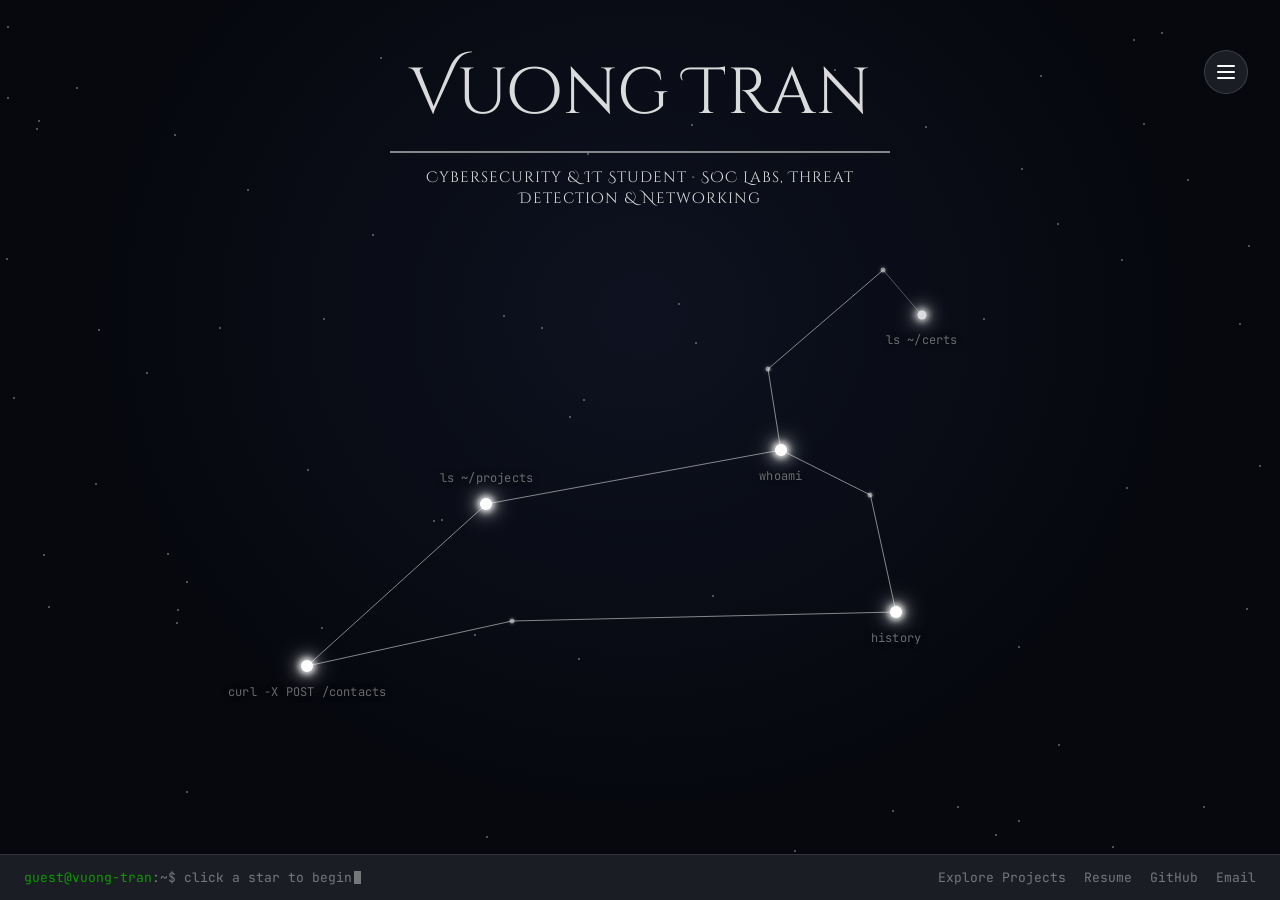
==== commit e901e349: "updated resume" ====
--- a/index.html
+++ b/index.html
@@ -42,7 +42,7 @@
     <div class="prompt"><span class="who">guest@vuong-tran</span>:~$ <span id="status-text"></span><span class="cursor"></span></div>
     <div class="quick-links">
       <button data-id="projects">Explore Projects</button>
-      <a href="Vuong_Skipper_Tran_Resume.pdf" target="_blank" rel="noopener noreferrer">Resume</a>
+      <a href="Vuong_Skipper_Tran_Resume_updated.pdf" target="_blank" rel="noopener noreferrer">Resume</a>
       <a href="https://github.com/duckytran2k6" target="_blank" rel="noopener noreferrer">GitHub</a>
       <a href="mailto:vu0ng.tr4nduc@gmail.com">Email</a>
     </div>
